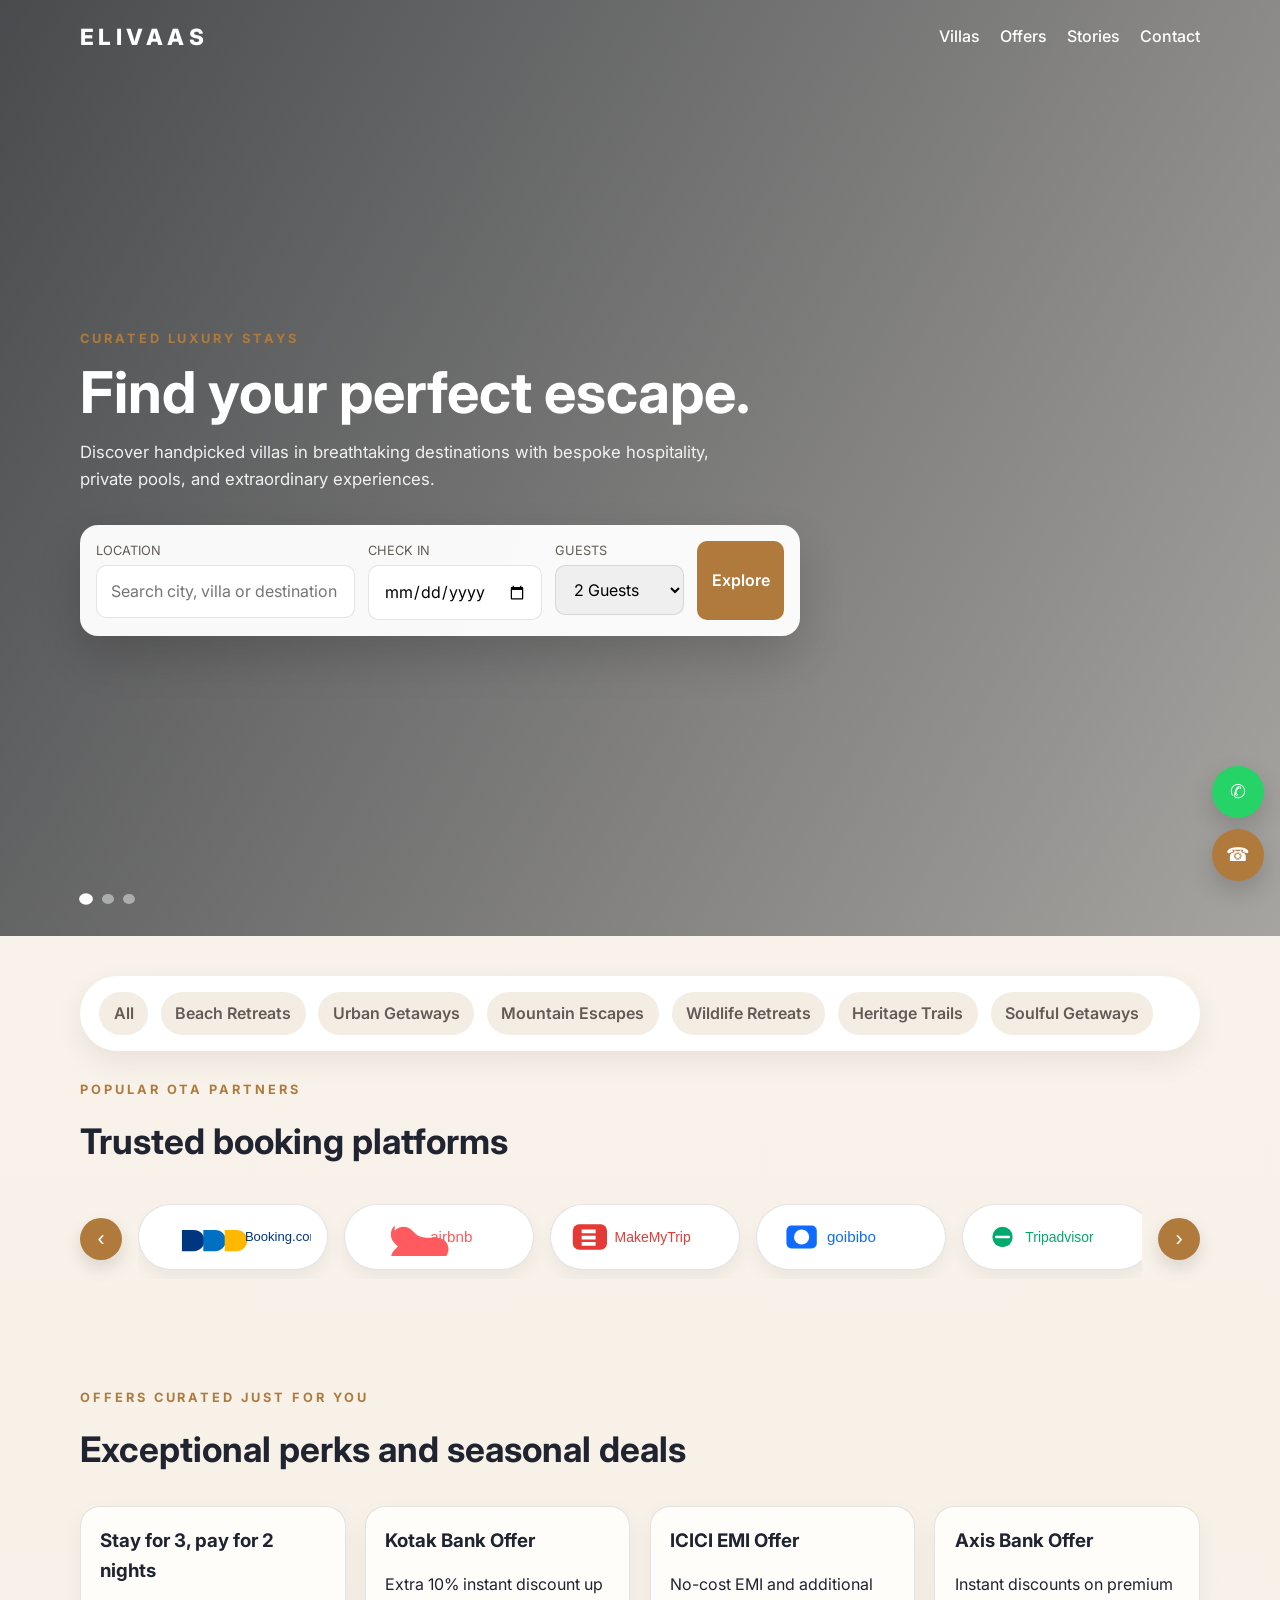
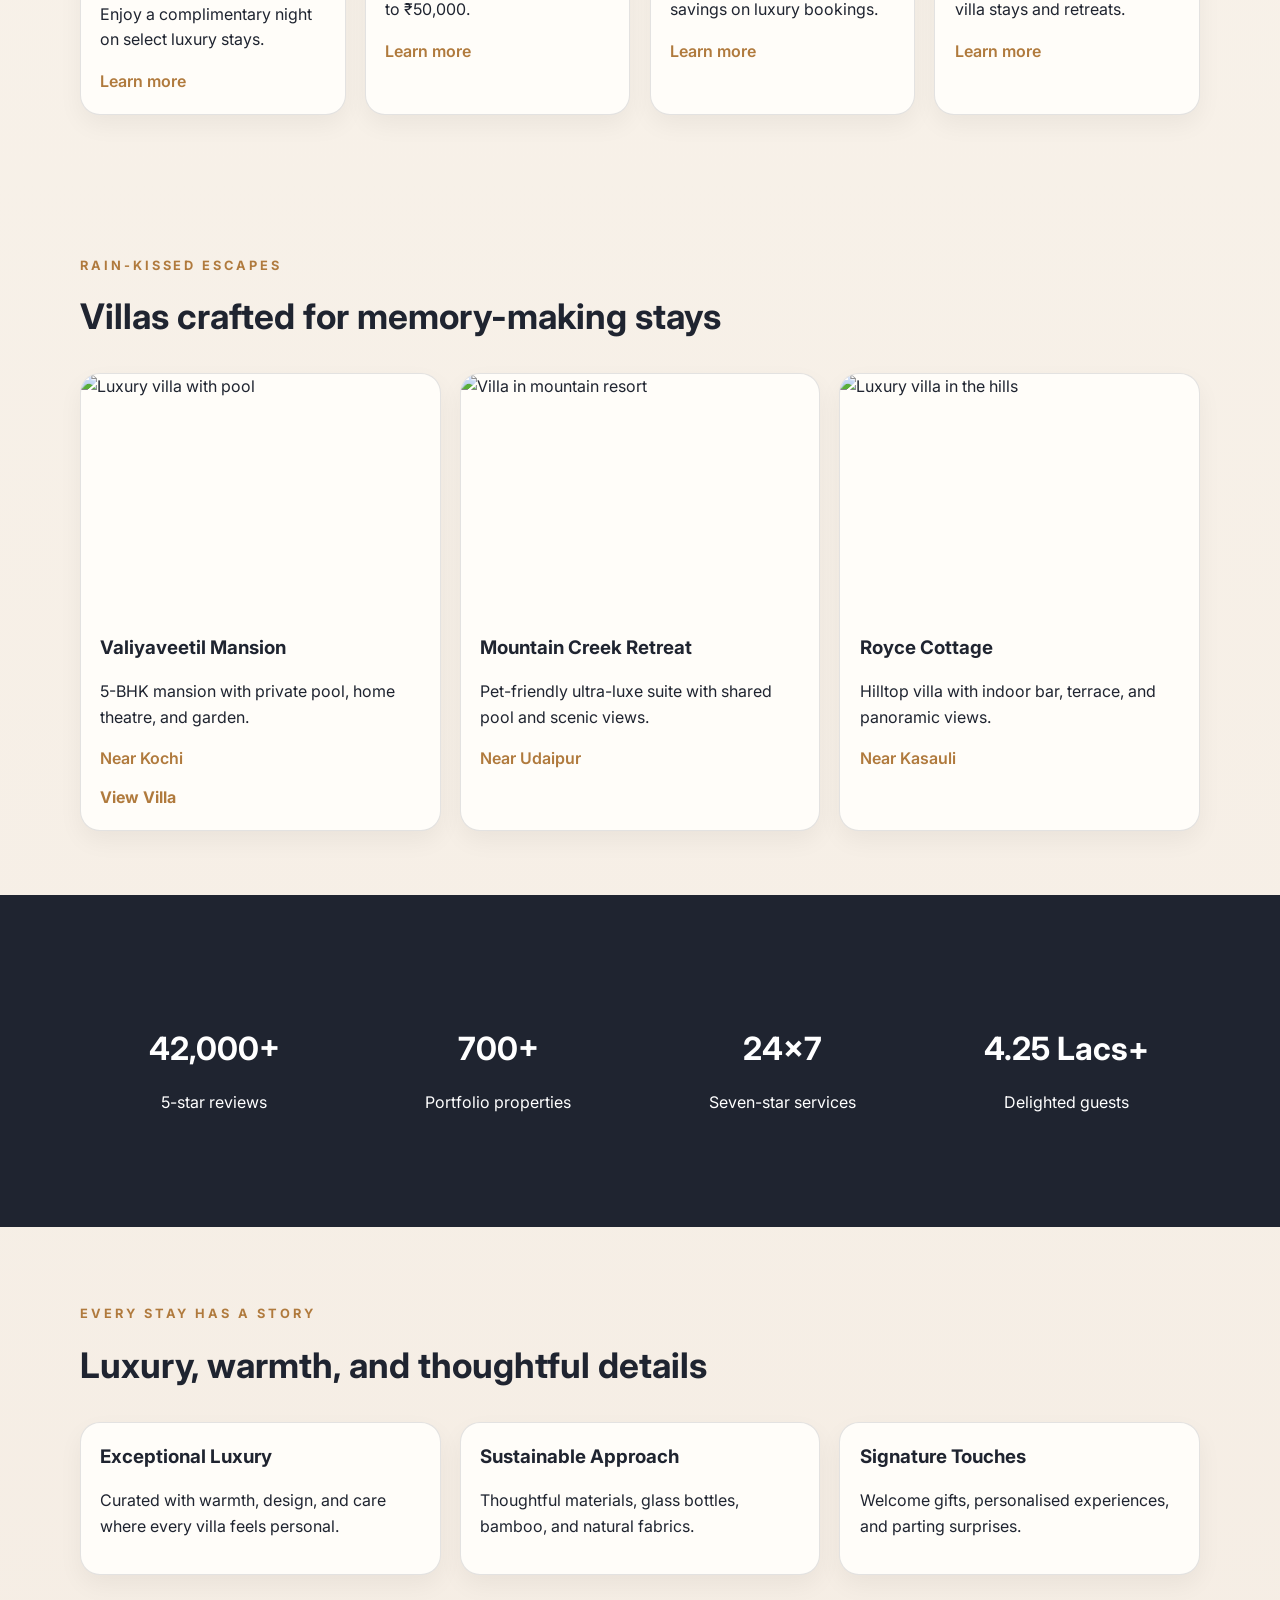
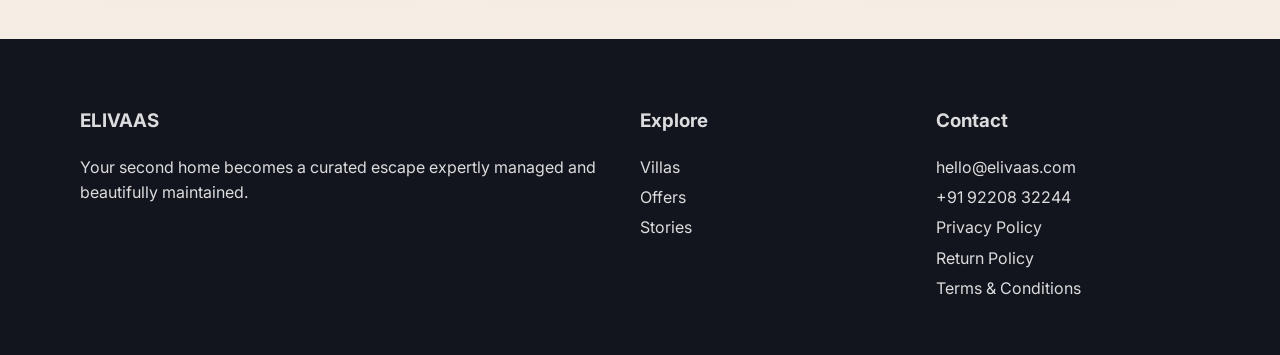
==== index.html @ 379c2fa4 "update whole website" ====
<!DOCTYPE html>
<html lang="en">
  <head>
    <meta charset="UTF-8" />
    <meta name="viewport" content="width=device-width, initial-scale=1.0" />
    <title>ELIVAAS — Luxury Villas & Escapes</title>
    <meta
      name="description"
      content="Luxury villas, curated stays, and seamless experiences for your next escape."
    />
    <link rel="preconnect" href="https://fonts.googleapis.com" />
    <link rel="preconnect" href="https://fonts.gstatic.com" crossorigin />
    <link
      href="https://fonts.googleapis.com/css2?family=Inter:wght@300;400;500;600;700;800&display=swap"
      rel="stylesheet"
    />
    <link rel="stylesheet" href="styles.css" />
  </head>
  <body>
    <header class="hero">
      <div class="hero-slider" aria-label="Featured destination slides">
        <div class="hero-slide active" style="background-image: url('https://images.unsplash.com/photo-1505693416388-ac5ce068fe85?auto=format&fit=crop&w=1600&q=80');"></div>
        <div class="hero-slide" style="background-image: url('https://images.unsplash.com/photo-1512918728675-ed5a9ecdebfd?auto=format&fit=crop&w=1600&q=80');"></div>
        <div class="hero-slide" style="background-image: url('https://images.unsplash.com/photo-1494526585095-c41746248156?auto=format&fit=crop&w=1600&q=80');"></div>
      </div>
      <div class="hero-overlay"></div>

      <nav class="nav container">
        <a class="brand" href="#">ELIVAAS</a>
        <div class="nav-links">
          <a href="#villas">Villas</a>
          <a href="#offers">Offers</a>
          <a href="#stories">Stories</a>
          <a href="#contact">Contact</a>
        </div>
      </nav>

      <div class="hero-content container">
        <div class="hero-copy">
          <p class="eyebrow">Curated luxury stays</p>
          <h1>Find your perfect escape.</h1>
          <p class="lead">
            Discover handpicked villas in breathtaking destinations with bespoke
            hospitality, private pools, and extraordinary experiences.
          </p>

          <form class="search-card">
            <div>
              <label>Location</label>
              <input type="text" placeholder="Search city, villa or destination" />
            </div>
            <div>
              <label>Check in</label>
              <input type="date" />
            </div>
            <div>
              <label>Guests</label>
              <select>
                <option>2 Guests</option>
                <option>4 Guests</option>
                <option>6 Guests</option>
                <option>8 Guests</option>
              </select>
            </div>
            <button type="submit">Explore</button>
          </form>
        </div>
      </div>

      <div class="hero-dots container" aria-label="Slide navigation">
        <button class="dot active" data-slide="0" aria-label="Show slide 1"></button>
        <button class="dot" data-slide="1" aria-label="Show slide 2"></button>
        <button class="dot" data-slide="2" aria-label="Show slide 3"></button>
      </div>
    </header>

    <main>
      <section class="chip-bar container">
        <span>All</span>
        <span>Beach Retreats</span>
        <span>Urban Getaways</span>
        <span>Mountain Escapes</span>
        <span>Wildlife Retreats</span>
        <span>Heritage Trails</span>
        <span>Soulful Getaways</span>
      </section>

      <section class="ota-section container">
        <div class="section-heading">
          <p class="eyebrow">Popular OTA partners</p>
          <h2>Trusted booking platforms</h2>
        </div>
        <div class="ota-carousel">
          <button class="carousel-btn prev" type="button" aria-label="Scroll left">‹</button>
          <div class="ota-track">
            <div class="ota-logo logo-booking" aria-label="Booking.com">
              <svg viewBox="0 0 256 64" role="img" aria-hidden="true">
                <rect x="0" y="0" width="256" height="64" rx="12" fill="transparent"></rect>
                <path d="M42 20h20c10 0 18 8 18 18s-8 18-18 18H42V20z" fill="#003580"></path>
                <path d="M78 20h20c10 0 18 8 18 18s-8 18-18 18H78V20z" fill="#0071c2"></path>
                <path d="M114 20h20c10 0 18 8 18 18s-8 18-18 18h-20V20z" fill="#ffb700"></path>
                <text x="148" y="39" font-size="22" font-family="Arial, sans-serif" fill="#003580">Booking.com</text>
              </svg>
            </div>
            <div class="ota-logo logo-airbnb" aria-label="Airbnb">
              <svg viewBox="0 0 220 60" role="img" aria-hidden="true">
                <path d="M40 20c8-8 20-8 28 0l5 5c4 4 10 6 16 6h18c10 0 18 8 18 18s-8 18-18 18H89c-6 0-12 2-16 6l-5 5c-8 8-20 8-28 0-8-8-8-20 0-28l5-5-5-5c-8-8-8-20 0-28z" fill="#ff5a5f"></path>
                <text x="96" y="38" font-size="24" font-family="Arial, sans-serif" fill="#ff5a5f">airbnb</text>
              </svg>
            </div>
            <div class="ota-logo logo-mmt" aria-label="MakeMyTrip">
              <svg viewBox="0 0 240 60" role="img" aria-hidden="true">
                <rect x="6" y="10" width="54" height="40" rx="10" fill="#e53935"></rect>
                <path d="M20 18h22v6H20zM20 28h22v6H20zM20 38h22v6H20z" fill="white"></path>
                <text x="72" y="38" font-size="22" font-family="Arial, sans-serif" fill="#e53935">MakeMyTrip</text>
              </svg>
            </div>
            <div class="ota-logo logo-goibibo" aria-label="Goibibo">
              <svg viewBox="0 0 220 60" role="img" aria-hidden="true">
                <rect x="8" y="12" width="48" height="36" rx="8" fill="#0f6bff"></rect>
                <circle cx="32" cy="30" r="12" fill="white"></circle>
                <text x="72" y="38" font-size="24" font-family="Arial, sans-serif" fill="#0f6bff">goibibo</text>
              </svg>
            </div>
            <div class="ota-logo logo-tripadvisor" aria-label="Tripadvisor">
              <svg viewBox="0 0 240 60" role="img" aria-hidden="true">
                <circle cx="34" cy="30" r="16" fill="#00aa6c"></circle>
                <path d="M24 30h20" stroke="white" stroke-width="4" stroke-linecap="round"></path>
                <text x="70" y="38" font-size="22" font-family="Arial, sans-serif" fill="#00aa6c">Tripadvisor</text>
              </svg>
            </div>
            <div class="ota-logo logo-agoda" aria-label="Agoda">
              <svg viewBox="0 0 220 60" role="img" aria-hidden="true">
                <rect x="10" y="12" width="48" height="36" rx="8" fill="#ff5e14"></rect>
                <path d="M24 22h18v16H24z" fill="white"></path>
                <text x="72" y="38" font-size="24" font-family="Arial, sans-serif" fill="#ff5e14">Agoda</text>
              </svg>
            </div>
          </div>
          <button class="carousel-btn next" type="button" aria-label="Scroll right">›</button>
        </div>
      </section>

      <section id="offers" class="offers container">
        <div class="section-heading">
          <p class="eyebrow">Offers curated just for you</p>
          <h2>Exceptional perks and seasonal deals</h2>
        </div>
        <div class="offer-grid">
          <article class="offer-card">
            <h3>Stay for 3, pay for 2 nights</h3>
            <p>Enjoy a complimentary night on select luxury stays.</p>
            <a href="#">Learn more</a>
          </article>
          <article class="offer-card">
            <h3>Kotak Bank Offer</h3>
            <p>Extra 10% instant discount up to ₹50,000.</p>
            <a href="#">Learn more</a>
          </article>
          <article class="offer-card">
            <h3>ICICI EMI Offer</h3>
            <p>No-cost EMI and additional savings on luxury bookings.</p>
            <a href="#">Learn more</a>
          </article>
          <article class="offer-card">
            <h3>Axis Bank Offer</h3>
            <p>Instant discounts on premium villa stays and retreats.</p>
            <a href="#">Learn more</a>
          </article>
        </div>
      </section>

      <section id="villas" class="featured container">
        <div class="section-heading">
          <p class="eyebrow">Rain-kissed escapes</p>
          <h2>Villas crafted for memory-making stays</h2>
        </div>
        <div class="card-grid">
          <article class="property-card">
            <img src="https://images.unsplash.com/photo-1505693416388-ac5ce068fe85?auto=format&fit=crop&w=800&q=80" alt="Luxury villa with pool" />
            <div class="card-content">
              <h3>Valiyaveetil Mansion</h3>
              <p>5-BHK mansion with private pool, home theatre, and garden.</p>
              <span>Near Kochi</span>
              <br />
              <a href="villa-page.html" class="view-link">View Villa</a>
            </div>
          </article>
          <article class="property-card">
            <img src="https://images.unsplash.com/photo-1512918728675-ed5a9ecdebfd?auto=format&fit=crop&w=800&q=80" alt="Villa in mountain resort" />
            <div class="card-content">
              <h3>Mountain Creek Retreat</h3>
              <p>Pet-friendly ultra-luxe suite with shared pool and scenic views.</p>
              <span>Near Udaipur</span>
            </div>
          </article>
          <article class="property-card">
            <img src="https://images.unsplash.com/photo-1494526585095-c41746248156?auto=format&fit=crop&w=800&q=80" alt="Luxury villa in the hills" />
            <div class="card-content">
              <h3>Royce Cottage</h3>
              <p>Hilltop villa with indoor bar, terrace, and panoramic views.</p>
              <span>Near Kasauli</span>
            </div>
          </article>
        </div>
      </section>

      <section class="stats-section">
        <div class="container stats-grid">
          <div>
            <h3>42,000+</h3>
            <p>5-star reviews</p>
          </div>
          <div>
            <h3>700+</h3>
            <p>Portfolio properties</p>
          </div>
          <div>
            <h3>24x7</h3>
            <p>Seven-star services</p>
          </div>
          <div>
            <h3>4.25 Lacs+</h3>
            <p>Delighted guests</p>
          </div>
        </div>
      </section>

      <section id="stories" class="stories container">
        <div class="section-heading">
          <p class="eyebrow">Every stay has a story</p>
          <h2>Luxury, warmth, and thoughtful details</h2>
        </div>
        <div class="story-grid">
          <article>
            <h3>Exceptional Luxury</h3>
            <p>Curated with warmth, design, and care where every villa feels personal.</p>
          </article>
          <article>
            <h3>Sustainable Approach</h3>
            <p>Thoughtful materials, glass bottles, bamboo, and natural fabrics.</p>
          </article>
          <article>
            <h3>Signature Touches</h3>
            <p>Welcome gifts, personalised experiences, and parting surprises.</p>
          </article>
        </div>
      </section>
    </main>

    <div class="quick-actions" aria-label="Quick contact actions">
      <a class="quick-action whatsapp" href="https://wa.me/919220832244" target="_blank" rel="noopener" aria-label="Contact via WhatsApp">✆</a>
      <a class="quick-action phone" href="tel:+919220832244" aria-label="Call us">☎</a>
    </div>

    <footer id="contact" class="footer">
      <div class="container footer-grid">
        <div>
          <h3>ELIVAAS</h3>
          <p>Your second home becomes a curated escape expertly managed and beautifully maintained.</p>
        </div>
        <div>
          <h3>Explore</h3>
          <a href="#">Villas</a>
          <a href="#">Offers</a>
          <a href="#">Stories</a>
        </div>
        <div>
          <h3>Contact</h3>
          <a href="mailto:hello@elivaas.com">hello@elivaas.com</a>
          <a href="tel:+919220832244">+91 92208 32244</a>
          <a href="privacy-policy.html">Privacy Policy</a>
          <a href="return-policy.html">Return Policy</a>
          <a href="terms-and-conditions.html">Terms & Conditions</a>
        </div>
      </div>
    </footer>

    <script src="script.js"></script>
  </body>
</html>
---- styles.css ----
:root {
  --bg: #f7f2eb;
  --text: #1f2430;
  --muted: #615c55;
  --accent: #b07a3d;
  --card: #fffdf9;
  --border: rgba(31, 36, 48, 0.12);
}

* {
  box-sizing: border-box;
}

body {
  margin: 0;
  font-family: 'Inter', sans-serif;
  color: var(--text);
  background: linear-gradient(180deg, #f9f4ec 0%, #f5ede4 100%);
  line-height: 1.6;
}

img {
  display: block;
  width: 100%;
  height: 240px;
  object-fit: cover;
}

.container {
  width: min(1120px, calc(100% - 2rem));
  margin: 0 auto;
}

.hero {
  position: relative;
  min-height: 100vh;
  overflow: hidden;
  color: white;
  margin-bottom: 2.5rem;
}

.hero-slider,
.hero-overlay {
  position: absolute;
  inset: 0;
}

.hero-slider {
  z-index: 0;
}

.hero-slide {
  position: absolute;
  inset: 0;
  background-position: center;
  background-size: cover;
  opacity: 0;
  transform: scale(1.04);
  transition: opacity 0.9s ease, transform 0.9s ease;
}

.hero-slide.active {
  opacity: 1;
  transform: scale(1);
}

.hero-overlay {
  z-index: 1;
  background: linear-gradient(120deg, rgba(14, 18, 24, 0.75), rgba(14, 18, 24, 0.35));
}

.nav {
  position: relative;
  z-index: 2;
  display: flex;
  justify-content: space-between;
  align-items: center;
  padding: 1.2rem 0;
}

.brand {
  font-size: 1.4rem;
  font-weight: 800;
  letter-spacing: 0.2em;
  color: white;
  text-decoration: none;
}

.nav-links {
  display: flex;
  gap: 1.25rem;
}

.nav-links a {
  color: white;
  text-decoration: none;
  font-weight: 500;
}

.hero-content {
  position: relative;
  z-index: 2;
  display: flex;
  align-items: center;
  min-height: calc(100vh - 80px);
}

.hero-copy {
  max-width: 720px;
  padding: 2rem 0 3rem;
}

.eyebrow {
  text-transform: uppercase;
  letter-spacing: 0.23em;
  font-size: 0.8rem;
  font-weight: 700;
  color: var(--accent);
  margin-bottom: 0.75rem;
}

.hero h1 {
  font-size: clamp(2.2rem, 4.5vw, 4rem);
  line-height: 1.05;
  margin: 0 0 1rem;
}

.lead {
  font-size: 1.05rem;
  max-width: 640px;
  color: rgba(255,255,255,0.9);
}

.hero-dots {
  position: relative;
  z-index: 2;
  display: flex;
  gap: 0.6rem;
  padding-bottom: 2rem;
}

.dot {
  width: 10px;
  height: 10px;
  border: none;
  border-radius: 50%;
  background: rgba(255, 255, 255, 0.45);
  cursor: pointer;
  transition: transform 0.2s ease, background 0.2s ease;
}

.dot.active {
  background: white;
  transform: scale(1.15);
}

.search-card {
  margin-top: 2rem;
  background: rgba(255,255,255,0.96);
  color: var(--text);
  border-radius: 18px;
  padding: 1rem;
  display: grid;
  grid-template-columns: 2fr 1fr 1fr auto;
  gap: 0.8rem;
  box-shadow: 0 20px 45px rgba(0,0,0,0.16);
}

.search-card label {
  display: block;
  font-size: 0.8rem;
  text-transform: uppercase;
  color: var(--muted);
  margin-bottom: 0.25rem;
}

.search-card input,
.search-card select,
.search-card button {
  width: 100%;
  border: 1px solid var(--border);
  border-radius: 10px;
  padding: 0.8rem 0.9rem;
  font: inherit;
}

.search-card button {
  background: var(--accent);
  color: white;
  border: none;
  cursor: pointer;
  font-weight: 600;
}

.chip-bar {
  display: flex;
  flex-wrap: wrap;
  gap: 0.8rem;
  margin-top: 0;
  padding: 1rem 1.2rem;
  background: white;
  border-radius: 999px;
  box-shadow: 0 10px 30px rgba(0,0,0,0.07);
}

.chip-bar span {
  padding: 0.55rem 0.9rem;
  background: #f3ede4;
  border-radius: 999px;
  color: var(--muted);
  font-weight: 600;
}

section {
  padding: 4rem 0;
}

main {
  position: relative;
  z-index: 2;
}

.ota-section {
  padding-top: 1rem;
  padding-bottom: 2rem;
}

.ota-carousel {
  display: flex;
  align-items: center;
  gap: 1rem;
}

.carousel-btn {
  width: 42px;
  height: 42px;
  border: none;
  border-radius: 50%;
  background: var(--accent);
  color: white;
  font-size: 1.35rem;
  cursor: pointer;
  box-shadow: 0 8px 18px rgba(0,0,0,0.12);
}

.ota-track {
  display: flex;
  gap: 1rem;
  overflow-x: auto;
  scroll-behavior: smooth;
  scroll-snap-type: x mandatory;
  padding: 0.4rem 0 0.6rem;
  flex: 1;
  scrollbar-width: none;
  -ms-overflow-style: none;
}

.ota-track::-webkit-scrollbar {
  display: none;
}

.ota-logo {
  min-width: 190px;
  flex-shrink: 0;
  display: flex;
  align-items: center;
  justify-content: center;
  padding: 0.8rem 1rem;
  border-radius: 999px;
  background: white;
  border: 1px solid var(--border);
  box-shadow: 0 8px 18px rgba(0,0,0,0.05);
}

.ota-logo svg {
  width: 100%;
  height: 38px;
}

@media (max-width: 680px) {
  .ota-carousel {
    gap: 0.6rem;
  }

  .carousel-btn {
    display: none;
  }

  .ota-logo {
    min-width: 80%;
  }
}

.section-heading {
  margin-bottom: 1.8rem;
}

.section-heading h2 {
  font-size: clamp(1.6rem, 2.8vw, 2.2rem);
  margin: 0;
}

.offer-grid,
.card-grid,
.story-grid {
  display: grid;
  gap: 1.2rem;
}

.offer-grid {
  grid-template-columns: repeat(4, 1fr);
}

.card-grid {
  grid-template-columns: repeat(3, 1fr);
}

.story-grid {
  grid-template-columns: repeat(3, 1fr);
}

.offer-card,
.property-card,
.story-grid article {
  background: var(--card);
  border: 1px solid var(--border);
  border-radius: 20px;
  padding: 1.2rem;
  box-shadow: 0 10px 25px rgba(0,0,0,0.05);
}

.offer-card h3,
.property-card h3,
.story-grid h3 {
  margin-top: 0;
  margin-bottom: 0.6rem;
}

.offer-card a {
  color: var(--accent);
  text-decoration: none;
  font-weight: 600;
}

.property-card {
  padding: 0;
  overflow: hidden;
}

.property-card .card-content {
  padding: 1.2rem;
}

.property-card span {
  color: var(--accent);
  font-weight: 600;
}

.view-link {
  display: inline-block;
  margin-top: 0.8rem;
  color: var(--accent);
  font-weight: 700;
  text-decoration: none;
}

.stats-section {
  background: #1f2430;
  color: white;
}

.stats-grid {
  display: grid;
  grid-template-columns: repeat(4, 1fr);
  gap: 1rem;
  text-align: center;
  padding: 2rem 0;
}

.stats-grid h3 {
  font-size: 2rem;
  margin-bottom: 0.2rem;
}

.quick-actions {
  position: fixed;
  right: 1rem;
  bottom: 1.2rem;
  display: flex;
  flex-direction: column;
  gap: 0.7rem;
  z-index: 50;
}

.quick-action {
  display: inline-flex;
  align-items: center;
  justify-content: center;
  width: 52px;
  height: 52px;
  border-radius: 50%;
  color: white;
  text-decoration: none;
  box-shadow: 0 10px 24px rgba(0,0,0,0.16);
  font-size: 1.2rem;
}

.quick-action.whatsapp {
  background: #25D366;
}

.quick-action.phone {
  background: #b07a3d;
}

.footer {
  background: #12151d;
  color: rgba(255,255,255,0.85);
  padding: 3rem 0;
}

.footer-grid {
  display: grid;
  grid-template-columns: 2fr 1fr 1fr;
  gap: 2rem;
}

.footer a {
  display: block;
  color: inherit;
  text-decoration: none;
  margin: 0.3rem 0;
}

@media (max-width: 900px) {
  .offer-grid,
  .card-grid,
  .story-grid,
  .stats-grid,
  .footer-grid {
    grid-template-columns: 1fr 1fr;
  }

  .search-card {
    grid-template-columns: 1fr 1fr;
  }
}

@media (max-width: 680px) {
  .nav-links {
    display: none;
  }

  .offer-grid,
  .card-grid,
  .story-grid,
  .stats-grid,
  .footer-grid,
  .search-card {
    grid-template-columns: 1fr;
  }

  .chip-bar {
    border-radius: 1rem;
  }
}
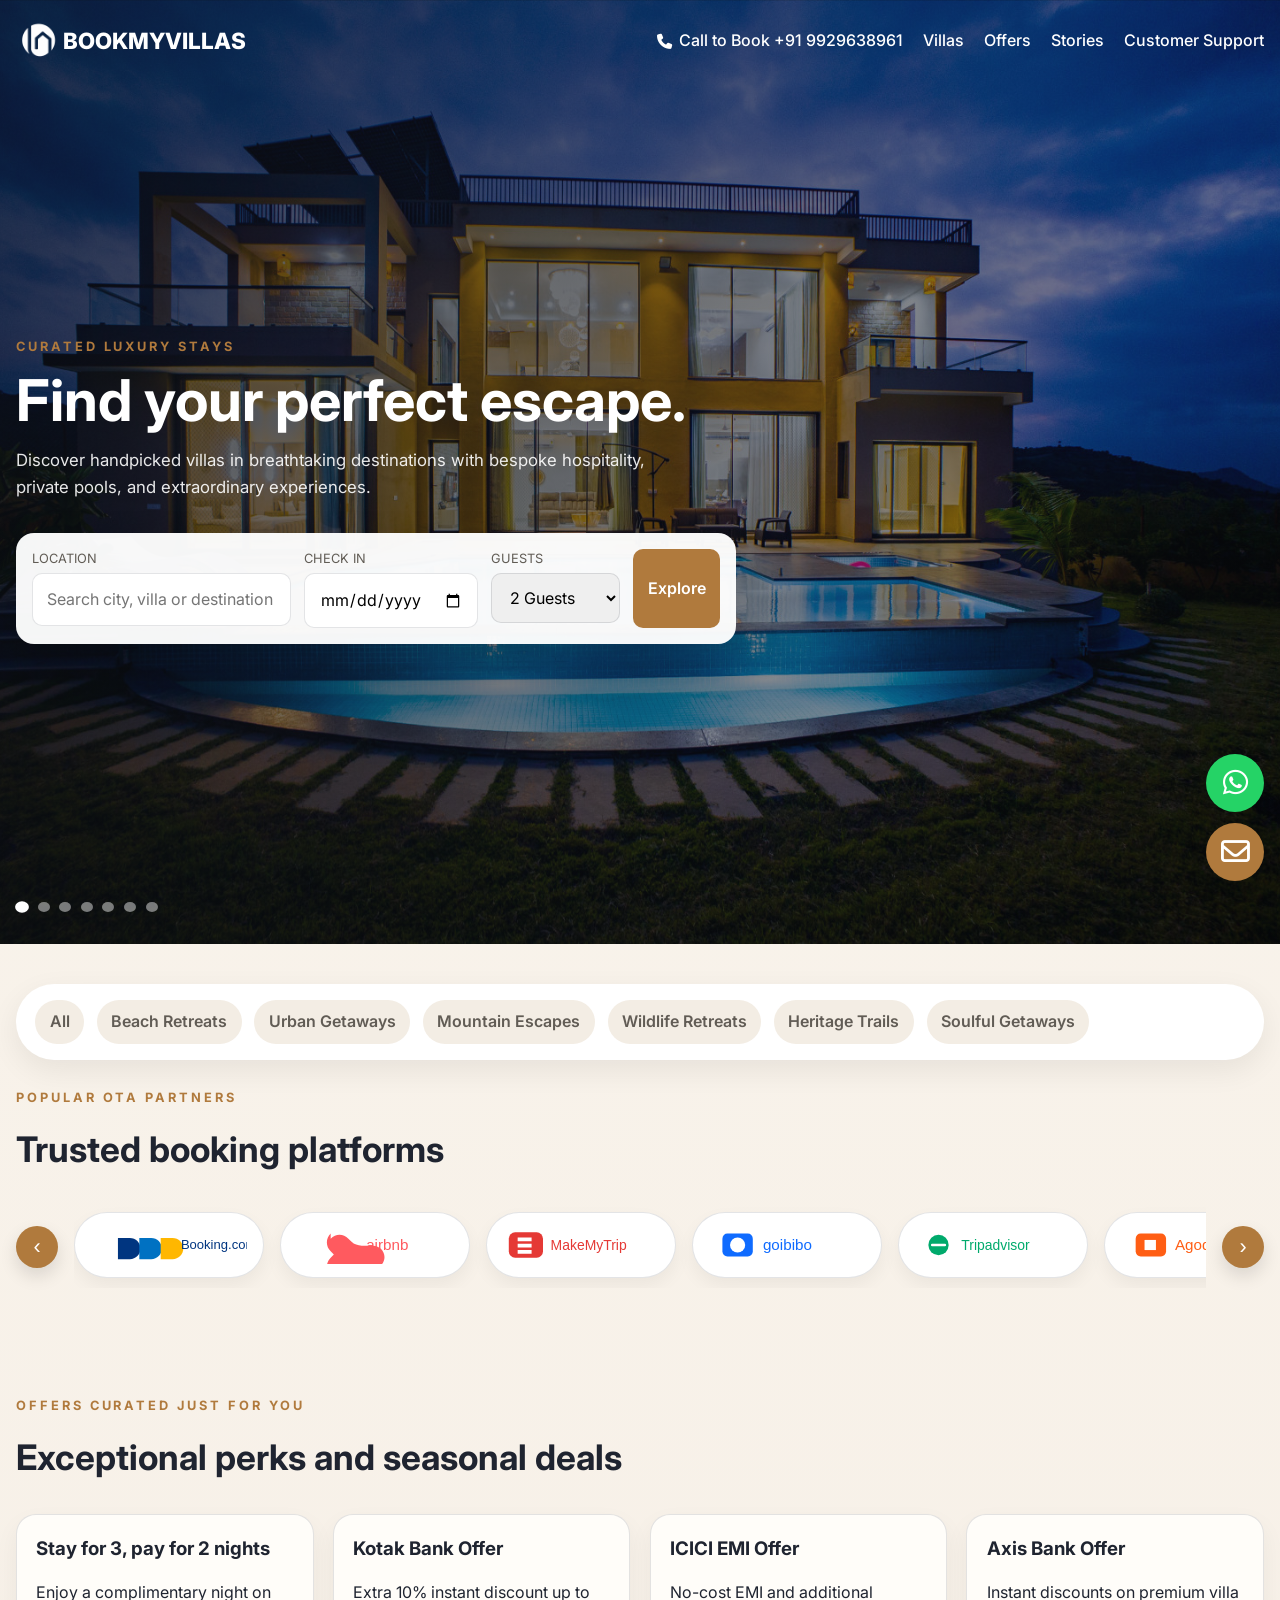
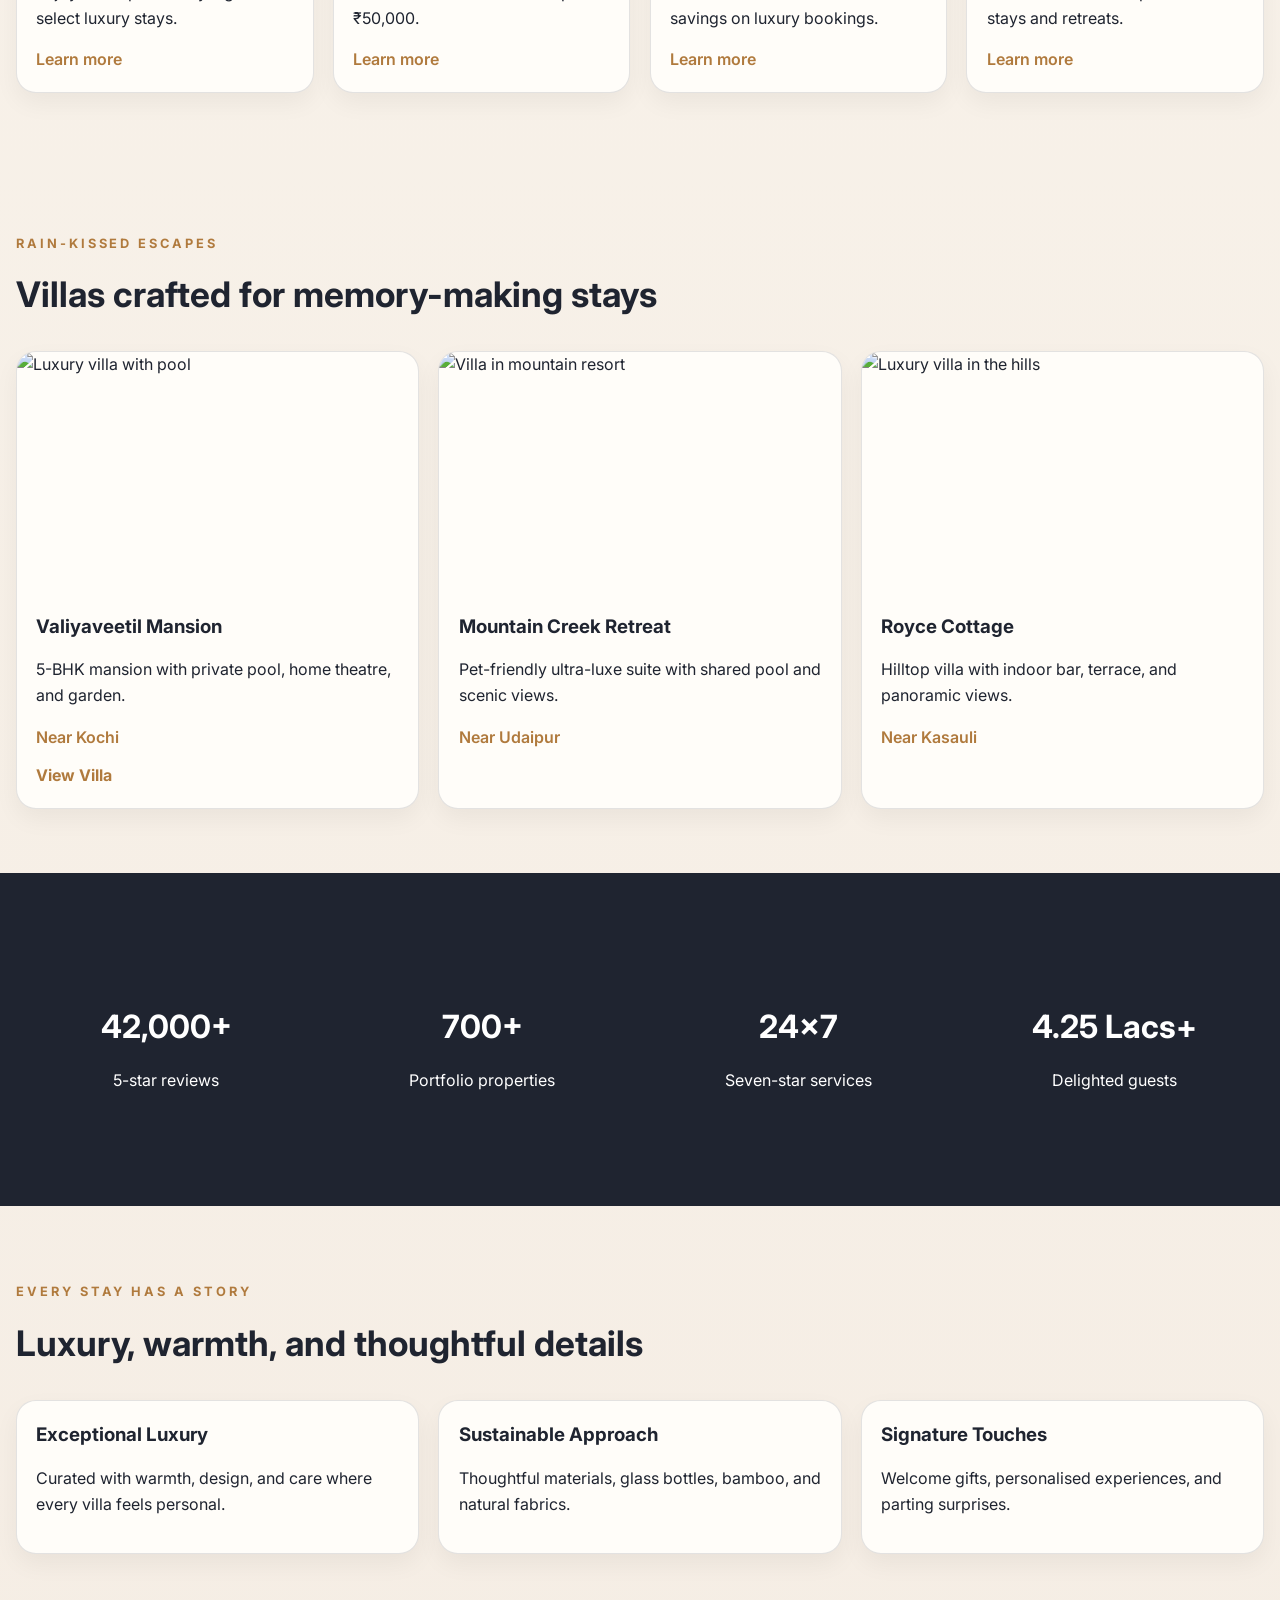
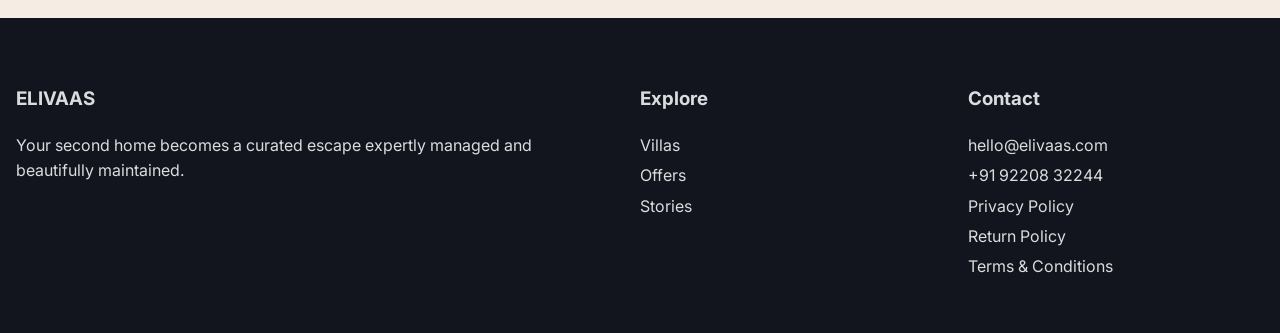
==== commit 2097a68a: "fix bugs" ====
--- a/index.html
+++ b/index.html
@@ -3,7 +3,7 @@
   <head>
     <meta charset="UTF-8" />
     <meta name="viewport" content="width=device-width, initial-scale=1.0" />
-    <title>ELIVAAS — Luxury Villas & Escapes</title>
+    <title>BOOKMYVILLAS</title>
     <meta
       name="description"
       content="Luxury villas, curated stays, and seamless experiences for your next escape."
@@ -14,24 +14,36 @@
       href="https://fonts.googleapis.com/css2?family=Inter:wght@300;400;500;600;700;800&display=swap"
       rel="stylesheet"
     />
+    <link rel="stylesheet" href="https://cdnjs.cloudflare.com/ajax/libs/font-awesome/6.5.2/css/all.min.css" />
     <link rel="stylesheet" href="styles.css" />
   </head>
   <body>
     <header class="hero">
       <div class="hero-slider" aria-label="Featured destination slides">
-        <div class="hero-slide active" style="background-image: url('https://images.unsplash.com/photo-1505693416388-ac5ce068fe85?auto=format&fit=crop&w=1600&q=80');"></div>
-        <div class="hero-slide" style="background-image: url('https://images.unsplash.com/photo-1512918728675-ed5a9ecdebfd?auto=format&fit=crop&w=1600&q=80');"></div>
-        <div class="hero-slide" style="background-image: url('https://images.unsplash.com/photo-1494526585095-c41746248156?auto=format&fit=crop&w=1600&q=80');"></div>
+        <div class="hero-slide active" style="background-image: url('Images/slider/slider-01.jpg');"></div>
+        <div class="hero-slide" style="background-image: url('Images/slider/slider-02.jpg');"></div>
+        <div class="hero-slide" style="background-image: url('Images/slider/slider-03.jpg');"></div>
+        <div class="hero-slide" style="background-image: url('Images/slider/slider-04.jpg');"></div>
+        <div class="hero-slide" style="background-image: url('Images/slider/slider-05.jpg');"></div>
+        <div class="hero-slide" style="background-image: url('Images/slider/slider-06.jpg');"></div>
+        <div class="hero-slide" style="background-image: url('Images/slider/slider-07.jpg');"></div>
       </div>
       <div class="hero-overlay"></div>
 
       <nav class="nav container">
-        <a class="brand" href="#">ELIVAAS</a>
+        <a class="brand" href="#">
+          <img src="Images/logo/logo.png" alt="BOOKMYVILLAS logo" class="brand-logo" />
+          <span>BOOKMYVILLAS</span>
+        </a>
         <div class="nav-links">
+          <a class="call-book" href="tel:+919929638961">
+            <i class="fa-solid fa-phone" aria-hidden="true"></i>
+            <span>Call to Book +91 9929638961</span>
+          </a>
           <a href="#villas">Villas</a>
           <a href="#offers">Offers</a>
           <a href="#stories">Stories</a>
-          <a href="#contact">Contact</a>
+          <a href="#contact">Customer Support</a>
         </div>
       </nav>
 
@@ -71,6 +83,11 @@
         <button class="dot active" data-slide="0" aria-label="Show slide 1"></button>
         <button class="dot" data-slide="1" aria-label="Show slide 2"></button>
         <button class="dot" data-slide="2" aria-label="Show slide 3"></button>
+        <button class="dot" data-slide="3" aria-label="Show slide 4"></button>
+        <button class="dot" data-slide="4" aria-label="Show slide 5"></button>
+
+        <button class="dot" data-slide="5" aria-label="Show slide 6"></button>
+        <button class="dot" data-slide="6" aria-label="Show slide 7"></button>
       </div>
     </header>
 
@@ -249,8 +266,39 @@
     </main>
 
     <div class="quick-actions" aria-label="Quick contact actions">
-      <a class="quick-action whatsapp" href="https://wa.me/919220832244" target="_blank" rel="noopener" aria-label="Contact via WhatsApp">✆</a>
-      <a class="quick-action phone" href="tel:+919220832244" aria-label="Call us">☎</a>
+      <a class="quick-action whatsapp" href="https://wa.me/919220832244" target="_blank" rel="noopener" aria-label="Contact via WhatsApp">
+        <i class="fa-brands fa-whatsapp" aria-hidden="true"></i>
+      </a>
+      <button class="quick-action email" type="button" aria-label="Send enquiry">
+        <i class="fa-regular fa-envelope" aria-hidden="true"></i>
+      </button>
+    </div>
+
+    <div class="enquiry-modal" id="enquiryModal" aria-hidden="true">
+      <div class="enquiry-modal-backdrop" data-close-modal="true"></div>
+      <div class="enquiry-modal-dialog" role="dialog" aria-modal="true" aria-labelledby="enquiryTitle">
+        <button class="modal-close" type="button" aria-label="Close enquiry form">×</button>
+        <h3 id="enquiryTitle">Enquiry Form</h3>
+        <form class="enquiry-form">
+          <label>
+            Name
+            <input type="text" name="name" placeholder="Enter your name" required />
+          </label>
+          <label>
+            Contact Number
+            <input type="tel" name="contactNumber" placeholder="Enter your contact number" required />
+          </label>
+          <label>
+            Email Address
+            <input type="email" name="email" placeholder="Enter your email address" required />
+          </label>
+          <label>
+            Location
+            <input type="text" name="location" placeholder="Enter your preferred location" required />
+          </label>
+          <button type="submit" class="submit-btn">Submit Enquiry</button>
+        </form>
+      </div>
     </div>
 
     <footer id="contact" class="footer">
--- a/styles.css
+++ b/styles.css
@@ -19,6 +19,10 @@
   line-height: 1.6;
 }
 
+body.modal-open {
+  overflow: hidden;
+}
+
 img {
   display: block;
   width: 100%;
@@ -27,7 +31,7 @@
 }
 
 .container {
-  width: min(1120px, calc(100% - 2rem));
+  width: min(1400px, calc(100% - 2rem));
   margin: 0 auto;
 }
 
@@ -79,22 +83,43 @@
 }
 
 .brand {
+  display: inline-flex;
+  align-items: center;
+  gap: 0.20rem;
   font-size: 1.4rem;
   font-weight: 800;
-  letter-spacing: 0.2em;
   color: white;
   text-decoration: none;
 }
 
+.brand-logo {
+  width: 44px;
+  height: 44px;
+  object-fit: contain;
+  display: block;
+}
+
 .nav-links {
   display: flex;
   gap: 1.25rem;
+  align-items: center;
 }
 
 .nav-links a {
   color: white;
   text-decoration: none;
   font-weight: 500;
+}
+
+.call-book {
+  display: inline-flex;
+  align-items: center;
+  gap: 0.45rem;
+  white-space: nowrap;
+}
+
+.call-book i {
+  font-size: 0.95rem;
 }
 
 .hero-content {
@@ -396,21 +421,105 @@
   display: inline-flex;
   align-items: center;
   justify-content: center;
-  width: 52px;
-  height: 52px;
+  width: 58px;
+  height: 58px;
+  border: none;
   border-radius: 50%;
   color: white;
   text-decoration: none;
   box-shadow: 0 10px 24px rgba(0,0,0,0.16);
-  font-size: 1.2rem;
+  font-size: 1.8rem;
+  cursor: pointer;
 }
 
 .quick-action.whatsapp {
   background: #25D366;
 }
 
-.quick-action.phone {
+.quick-action.email {
   background: #b07a3d;
+}
+
+.enquiry-modal {
+  position: fixed;
+  inset: 0;
+  display: flex;
+  align-items: center;
+  justify-content: center;
+  padding: 1rem;
+  opacity: 0;
+  pointer-events: none;
+  transition: opacity 0.2s ease;
+  z-index: 100;
+}
+
+.enquiry-modal.open {
+  opacity: 1;
+  pointer-events: auto;
+}
+
+.enquiry-modal-backdrop {
+  position: absolute;
+  inset: 0;
+  background: rgba(12, 14, 18, 0.62);
+}
+
+.enquiry-modal-dialog {
+  position: relative;
+  z-index: 1;
+  width: min(420px, 100%);
+  background: #fffdf9;
+  border-radius: 18px;
+  padding: 1.2rem;
+  box-shadow: 0 20px 50px rgba(0,0,0,0.25);
+}
+
+.enquiry-modal-dialog h3 {
+  margin: 0 0 1rem;
+}
+
+.modal-close {
+  position: absolute;
+  top: 0.8rem;
+  right: 0.8rem;
+  width: 34px;
+  height: 34px;
+  border: none;
+  background: #f2ebdf;
+  border-radius: 50%;
+  font-size: 1.4rem;
+  cursor: pointer;
+}
+
+.enquiry-form {
+  display: grid;
+  gap: 0.9rem;
+}
+
+.enquiry-form label {
+  display: grid;
+  gap: 0.35rem;
+  font-size: 0.95rem;
+  font-weight: 600;
+}
+
+.enquiry-form input {
+  width: 100%;
+  border: 1px solid rgba(31, 36, 48, 0.2);
+  border-radius: 10px;
+  padding: 0.8rem 0.9rem;
+  font: inherit;
+}
+
+.submit-btn {
+  border: none;
+  background: #b07a3d;
+  color: white;
+  border-radius: 10px;
+  padding: 0.8rem 1rem;
+  font: inherit;
+  font-weight: 700;
+  cursor: pointer;
 }
 
 .footer {
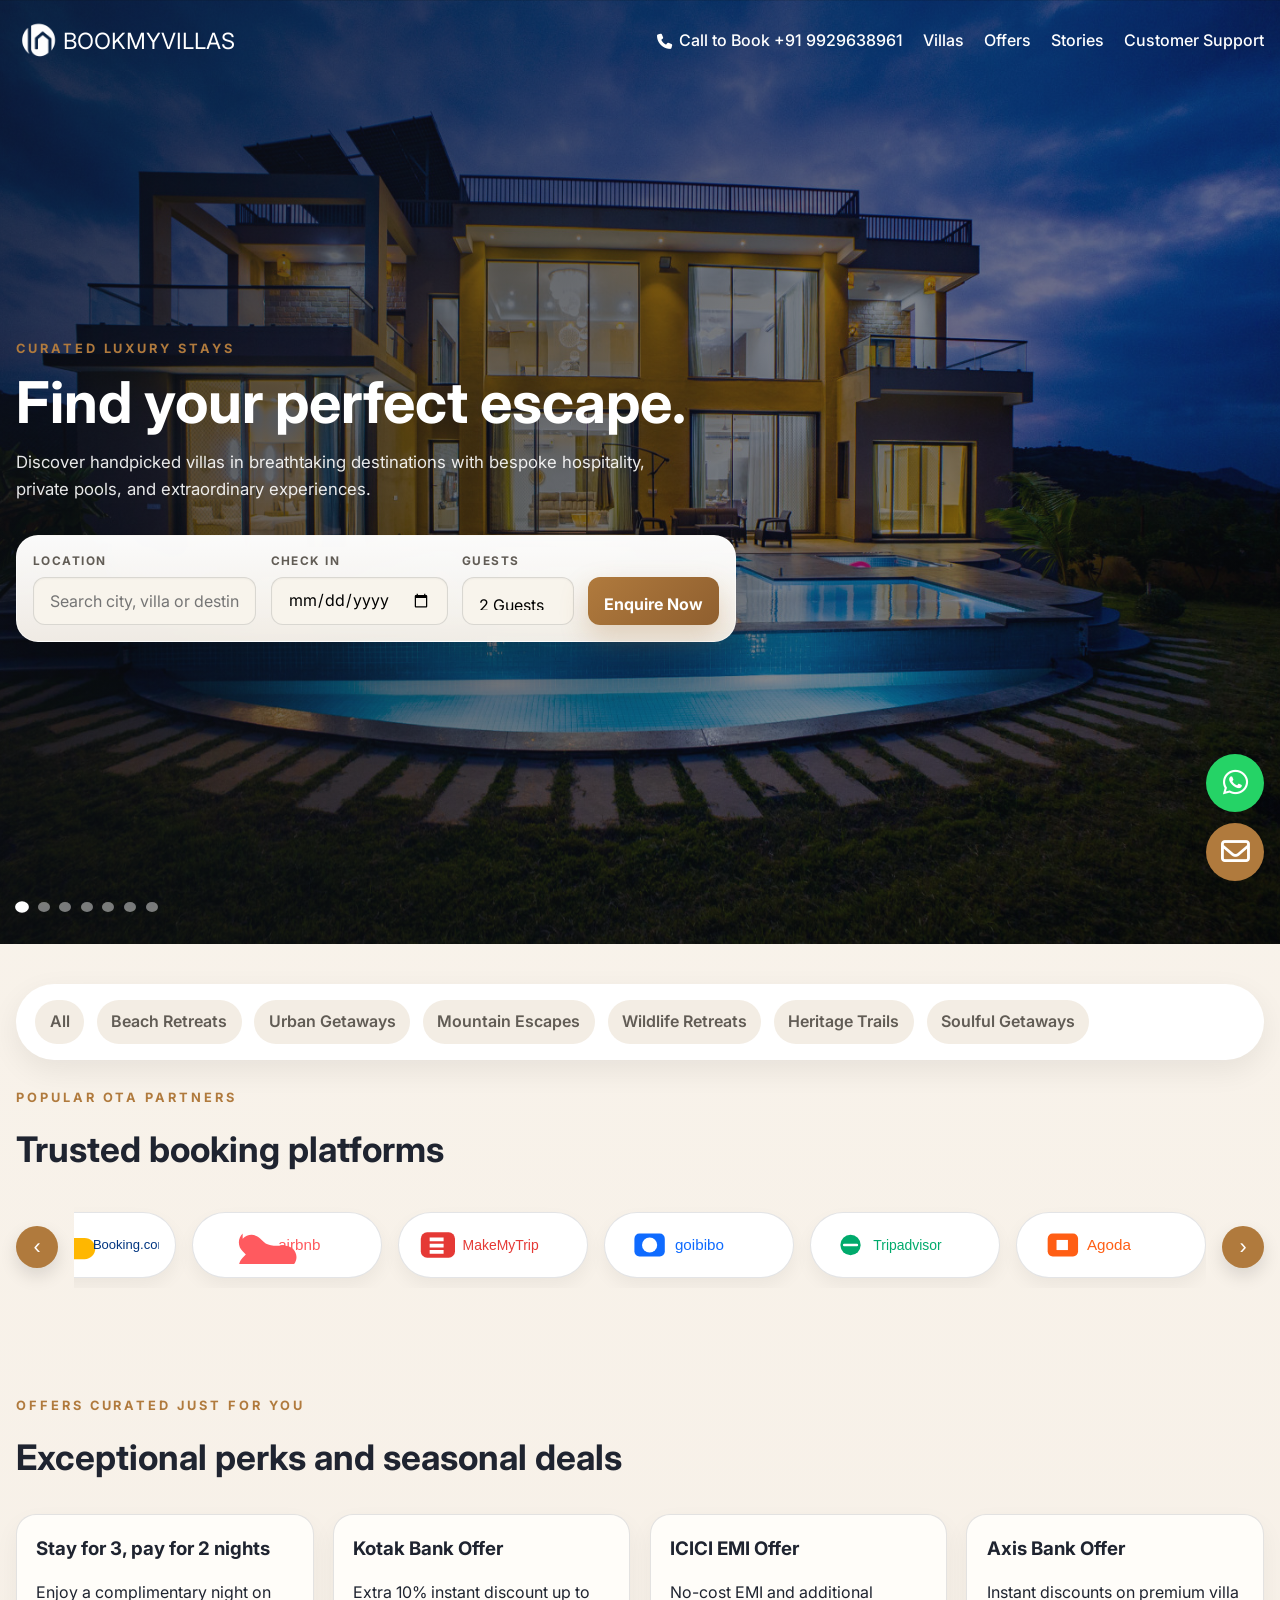
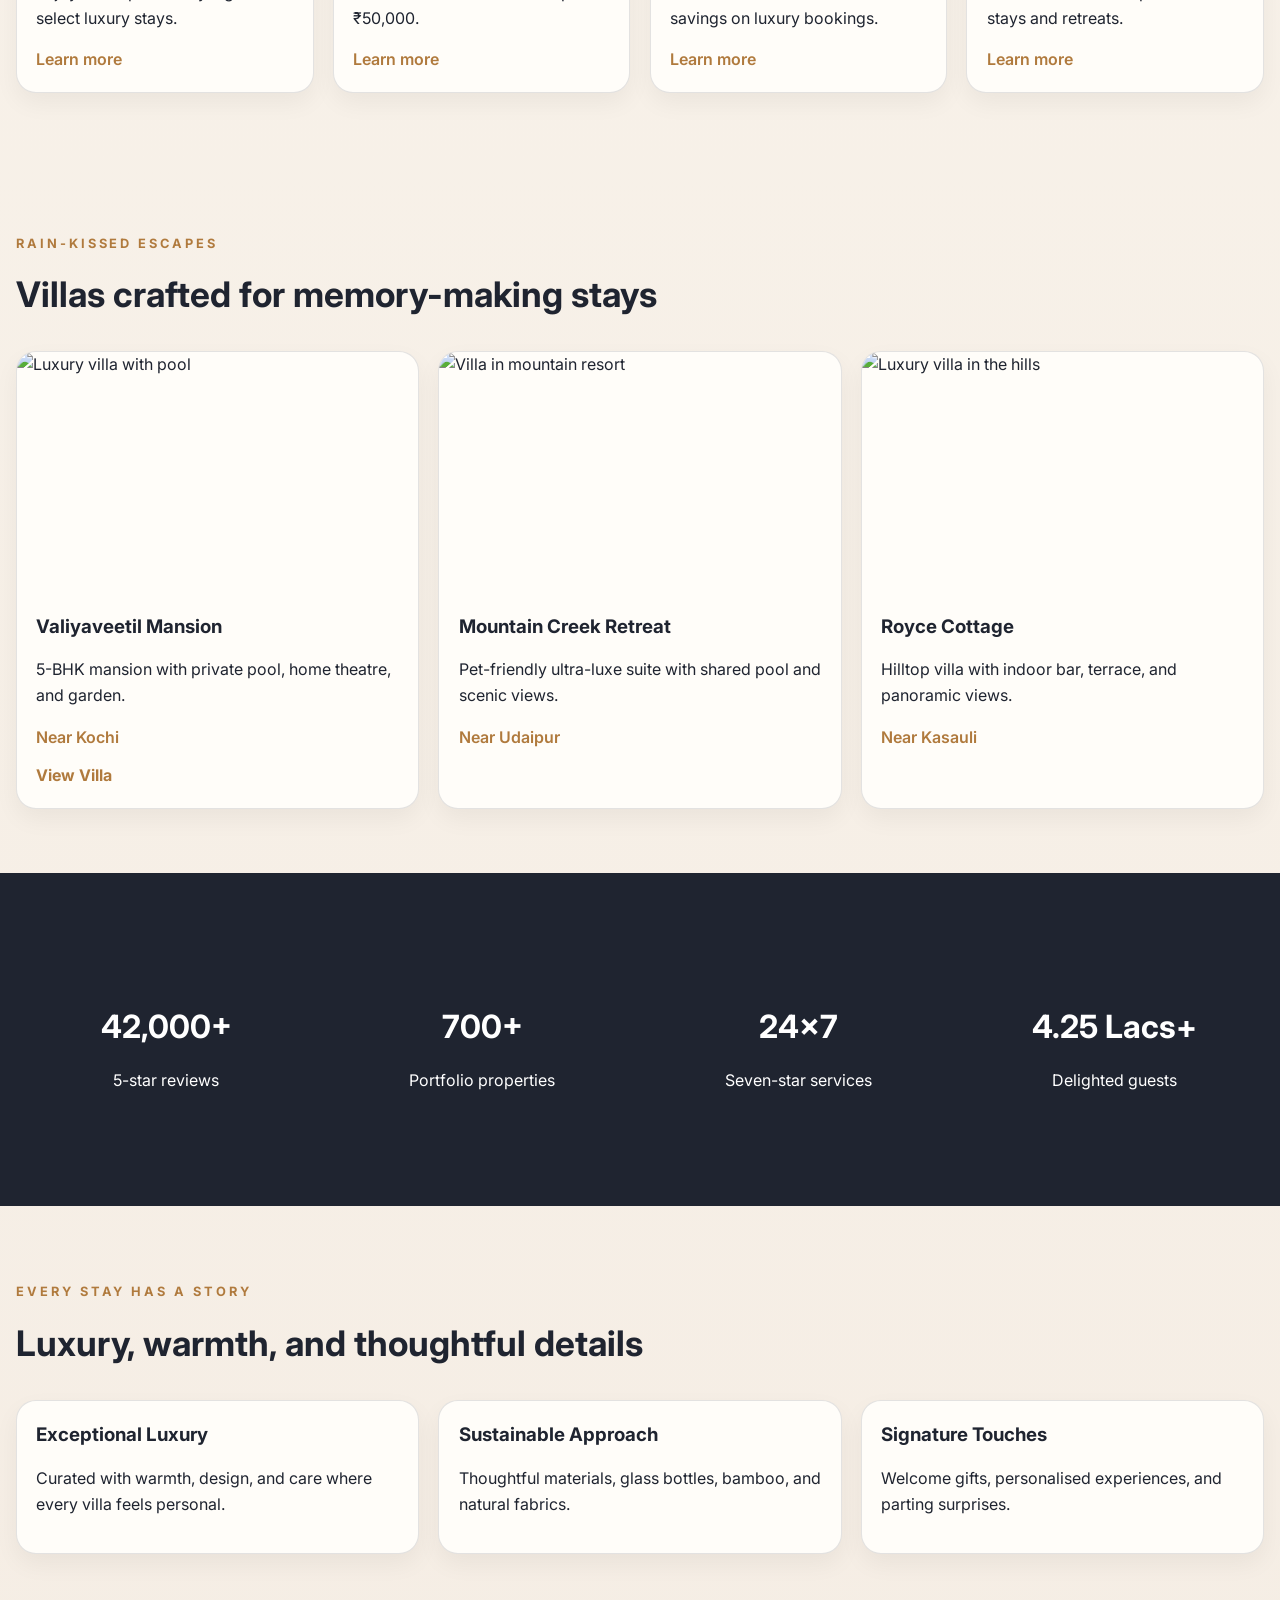
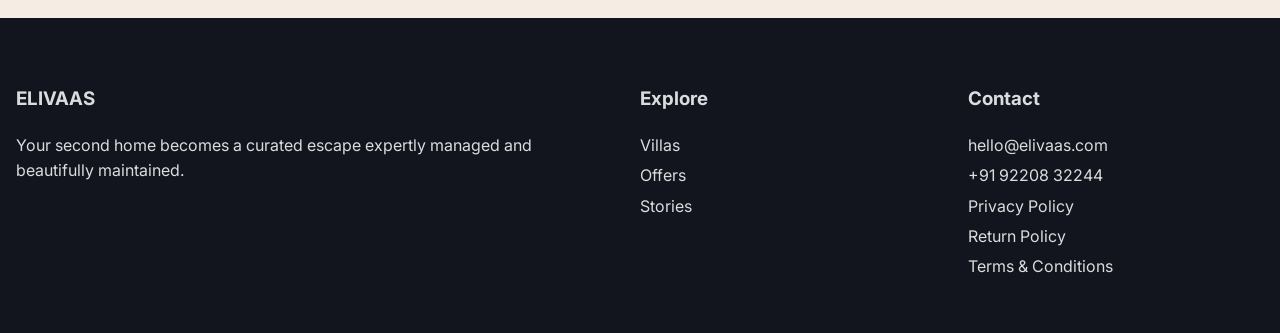
==== commit 9436dcca: "some update" ====
--- a/index.html
+++ b/index.html
@@ -14,19 +14,62 @@
       href="https://fonts.googleapis.com/css2?family=Inter:wght@300;400;500;600;700;800&display=swap"
       rel="stylesheet"
     />
+    <link rel="icon" type="image/png" href="Images/logo/favicon.png" />
     <link rel="stylesheet" href="https://cdnjs.cloudflare.com/ajax/libs/font-awesome/6.5.2/css/all.min.css" />
     <link rel="stylesheet" href="styles.css" />
   </head>
   <body>
     <header class="hero">
       <div class="hero-slider" aria-label="Featured destination slides">
-        <div class="hero-slide active" style="background-image: url('Images/slider/slider-01.jpg');"></div>
-        <div class="hero-slide" style="background-image: url('Images/slider/slider-02.jpg');"></div>
-        <div class="hero-slide" style="background-image: url('Images/slider/slider-03.jpg');"></div>
-        <div class="hero-slide" style="background-image: url('Images/slider/slider-04.jpg');"></div>
-        <div class="hero-slide" style="background-image: url('Images/slider/slider-05.jpg');"></div>
-        <div class="hero-slide" style="background-image: url('Images/slider/slider-06.jpg');"></div>
-        <div class="hero-slide" style="background-image: url('Images/slider/slider-07.jpg');"></div>
+        <div
+          class="hero-slide active"
+          data-eyebrow="Curated luxury stays"
+          data-title="Find your perfect escape."
+          data-lead="Discover handpicked villas in breathtaking destinations with bespoke hospitality, private pools, and extraordinary experiences."
+          style="background-image: url('Images/slider/slider-01.jpg');"
+        ></div>
+        <div
+          class="hero-slide"
+          data-eyebrow="Private beach retreats"
+          data-title="Wake up by the sea."
+          data-lead="Step into serene coastal villas with sunrise views, curated dining, and effortless luxury by the shoreline."
+          style="background-image: url('Images/slider/slider-02.jpg');"
+        ></div>
+        <div
+          class="hero-slide"
+          data-eyebrow="Mountain hideaways"
+          data-title="Chase the cool, calm air."
+          data-lead="Enjoy alpine villas, warm fireside evenings, and unforgettable escapes wrapped in nature's quiet magic."
+          style="background-image: url('Images/slider/slider-03.jpg');"
+        ></div>
+        <div
+          class="hero-slide"
+          data-eyebrow="City luxury stays"
+          data-title="Your elegant urban getaway."
+          data-lead="Experience polished city villas near the best dining, design spots, and vibrant evening energy."
+          style="background-image: url('Images/slider/slider-04.jpg');"
+        ></div>
+        <div
+          class="hero-slide"
+          data-eyebrow="Holiday-worthy homes"
+          data-title="Stay where every detail feels special."
+          data-lead="From private pools to thoughtful welcomes, each villa is designed for memorable family and friends' escapes."
+          style="background-image: url('Images/slider/slider-05.jpg');"
+        ></div>
+        <div
+          class="hero-slide"
+          data-eyebrow="Wellness & retreat living"
+          data-title="Slow down in style."
+          data-lead="Reconnect with curated wellness stays, tranquil interiors, and immersive experiences made for real rest."
+          style="background-image: url('Images/slider/slider-06.jpg');"
+        ></div>
+        <div
+          class="hero-slide"
+          data-eyebrow="Signature villa stays"
+          data-title="Make your next booking unforgettable."
+          data-lead="Reserve beautifully managed villas with personal service, premium comfort, and unforgettable destination charm."
+          style="background-image: url('Images/slider/slider-07.jpg');"
+        ></div>
       </div>
       <div class="hero-overlay"></div>
 
@@ -74,7 +117,7 @@
                 <option>8 Guests</option>
               </select>
             </div>
-            <button type="submit">Explore</button>
+            <button type="submit">Enquire Now</button>
           </form>
         </div>
       </div>
--- a/styles.css
+++ b/styles.css
@@ -87,7 +87,7 @@
   align-items: center;
   gap: 0.20rem;
   font-size: 1.4rem;
-  font-weight: 800;
+  font-weight: 400;
   color: white;
   text-decoration: none;
 }
@@ -181,40 +181,62 @@
 
 .search-card {
   margin-top: 2rem;
-  background: rgba(255,255,255,0.96);
+  background: linear-gradient(180deg, rgba(255,255,255,0.98), rgba(249,244,236,0.96));
   color: var(--text);
-  border-radius: 18px;
+  border: 1px solid rgba(255,255,255,0.6);
+  border-radius: 22px;
   padding: 1rem;
   display: grid;
   grid-template-columns: 2fr 1fr 1fr auto;
-  gap: 0.8rem;
-  box-shadow: 0 20px 45px rgba(0,0,0,0.16);
+  gap: 0.9rem;
+  box-shadow: 0 24px 55px rgba(0,0,0,0.22);
+  backdrop-filter: blur(12px);
+  align-items: end;
 }
 
 .search-card label {
   display: block;
-  font-size: 0.8rem;
+  font-size: 0.74rem;
   text-transform: uppercase;
+  letter-spacing: 0.12em;
   color: var(--muted);
-  margin-bottom: 0.25rem;
+  margin-bottom: 0.4rem;
+  font-weight: 700;
 }
 
 .search-card input,
 .search-card select,
 .search-card button {
   width: 100%;
-  border: 1px solid var(--border);
-  border-radius: 10px;
-  padding: 0.8rem 0.9rem;
+  height: 48px;
+  border: 1px solid rgba(31, 36, 48, 0.14);
+  border-radius: 12px;
+  padding: 0.9rem 1rem;
   font: inherit;
+  box-sizing: border-box;
+}
+
+.search-card input,
+.search-card select {
+  background: #f8f4ec;
+  box-shadow: inset 0 1px 2px rgba(0,0,0,0.04);
+  appearance: none;
 }
 
 .search-card button {
-  background: var(--accent);
+  background: linear-gradient(135deg, #b07a3d, #8f5f2f);
   color: white;
   border: none;
   cursor: pointer;
-  font-weight: 600;
+  font-weight: 700;
+  min-height: 48px;
+  box-shadow: 0 12px 28px rgba(176, 122, 61, 0.28);
+  transition: transform 0.2s ease, box-shadow 0.2s ease;
+}
+
+.search-card button:hover {
+  transform: translateY(-1px);
+  box-shadow: 0 16px 32px rgba(176, 122, 61, 0.34);
 }
 
 .chip-bar {
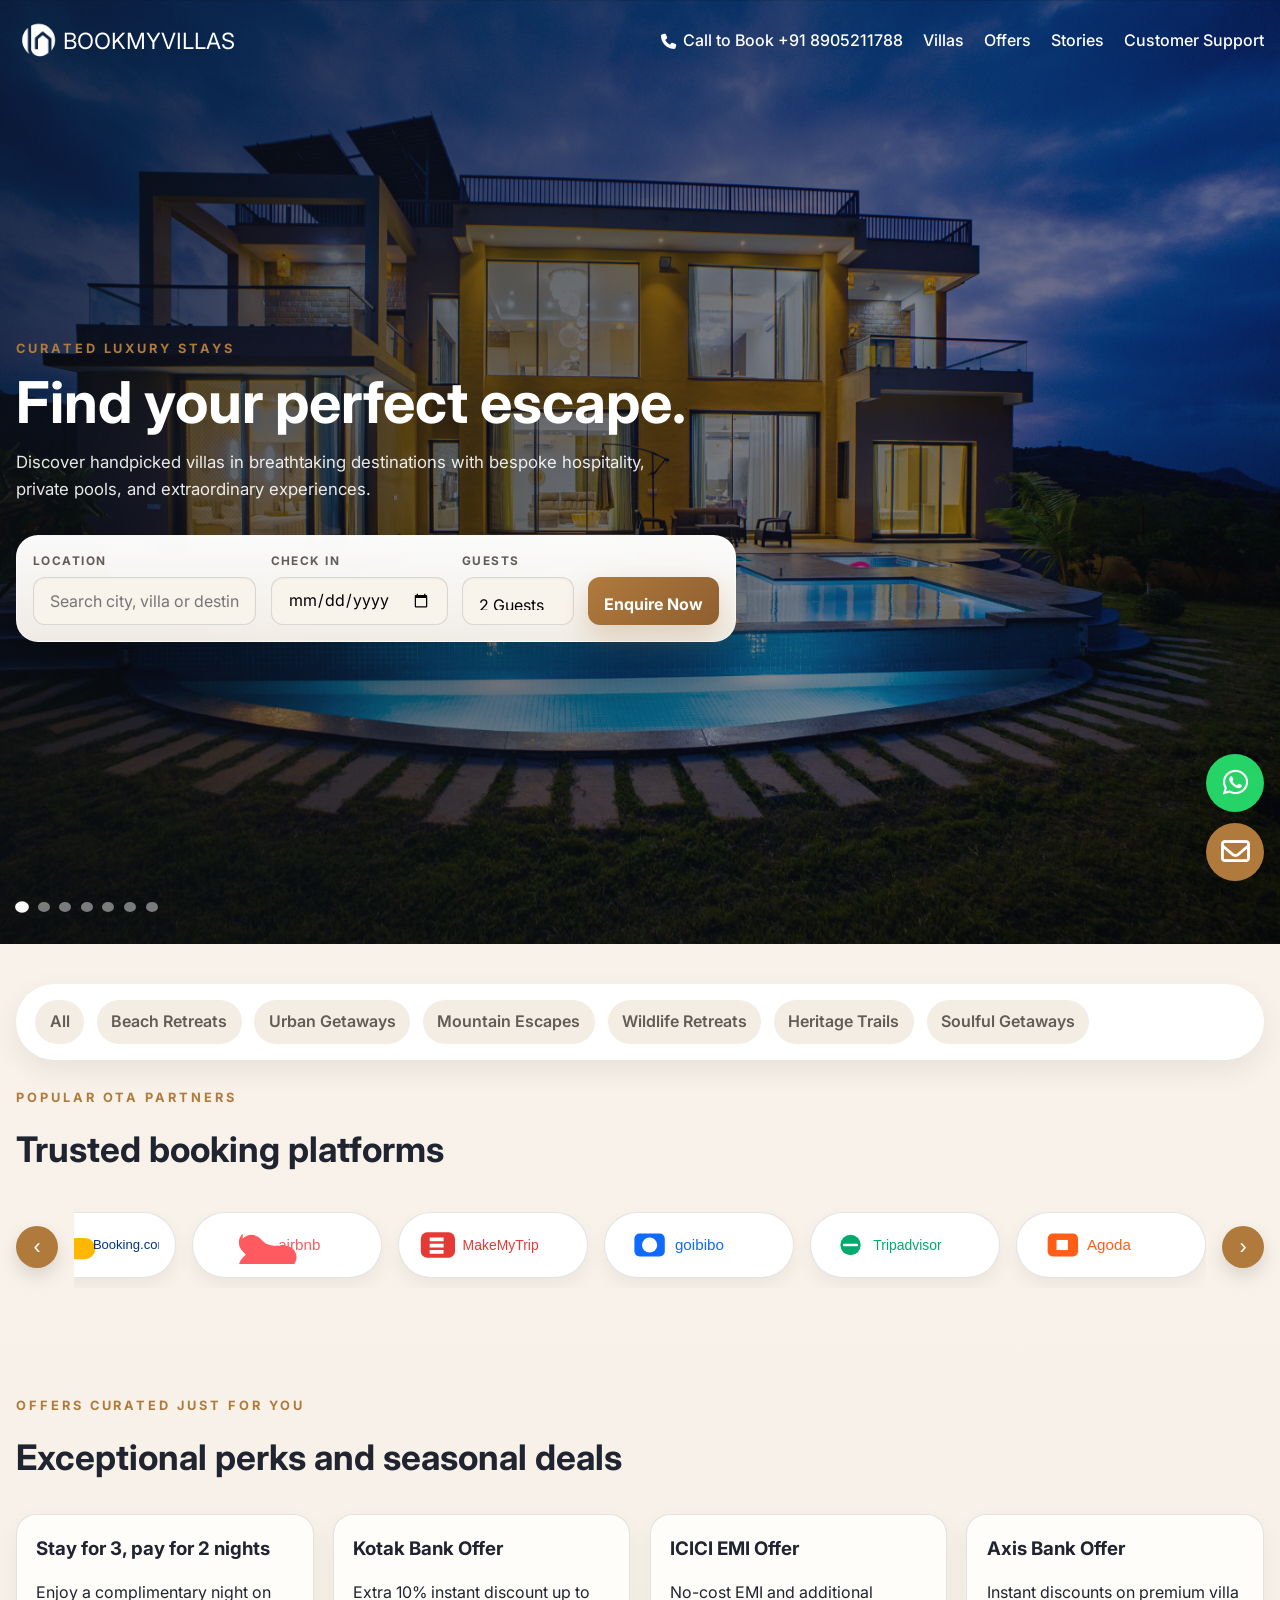
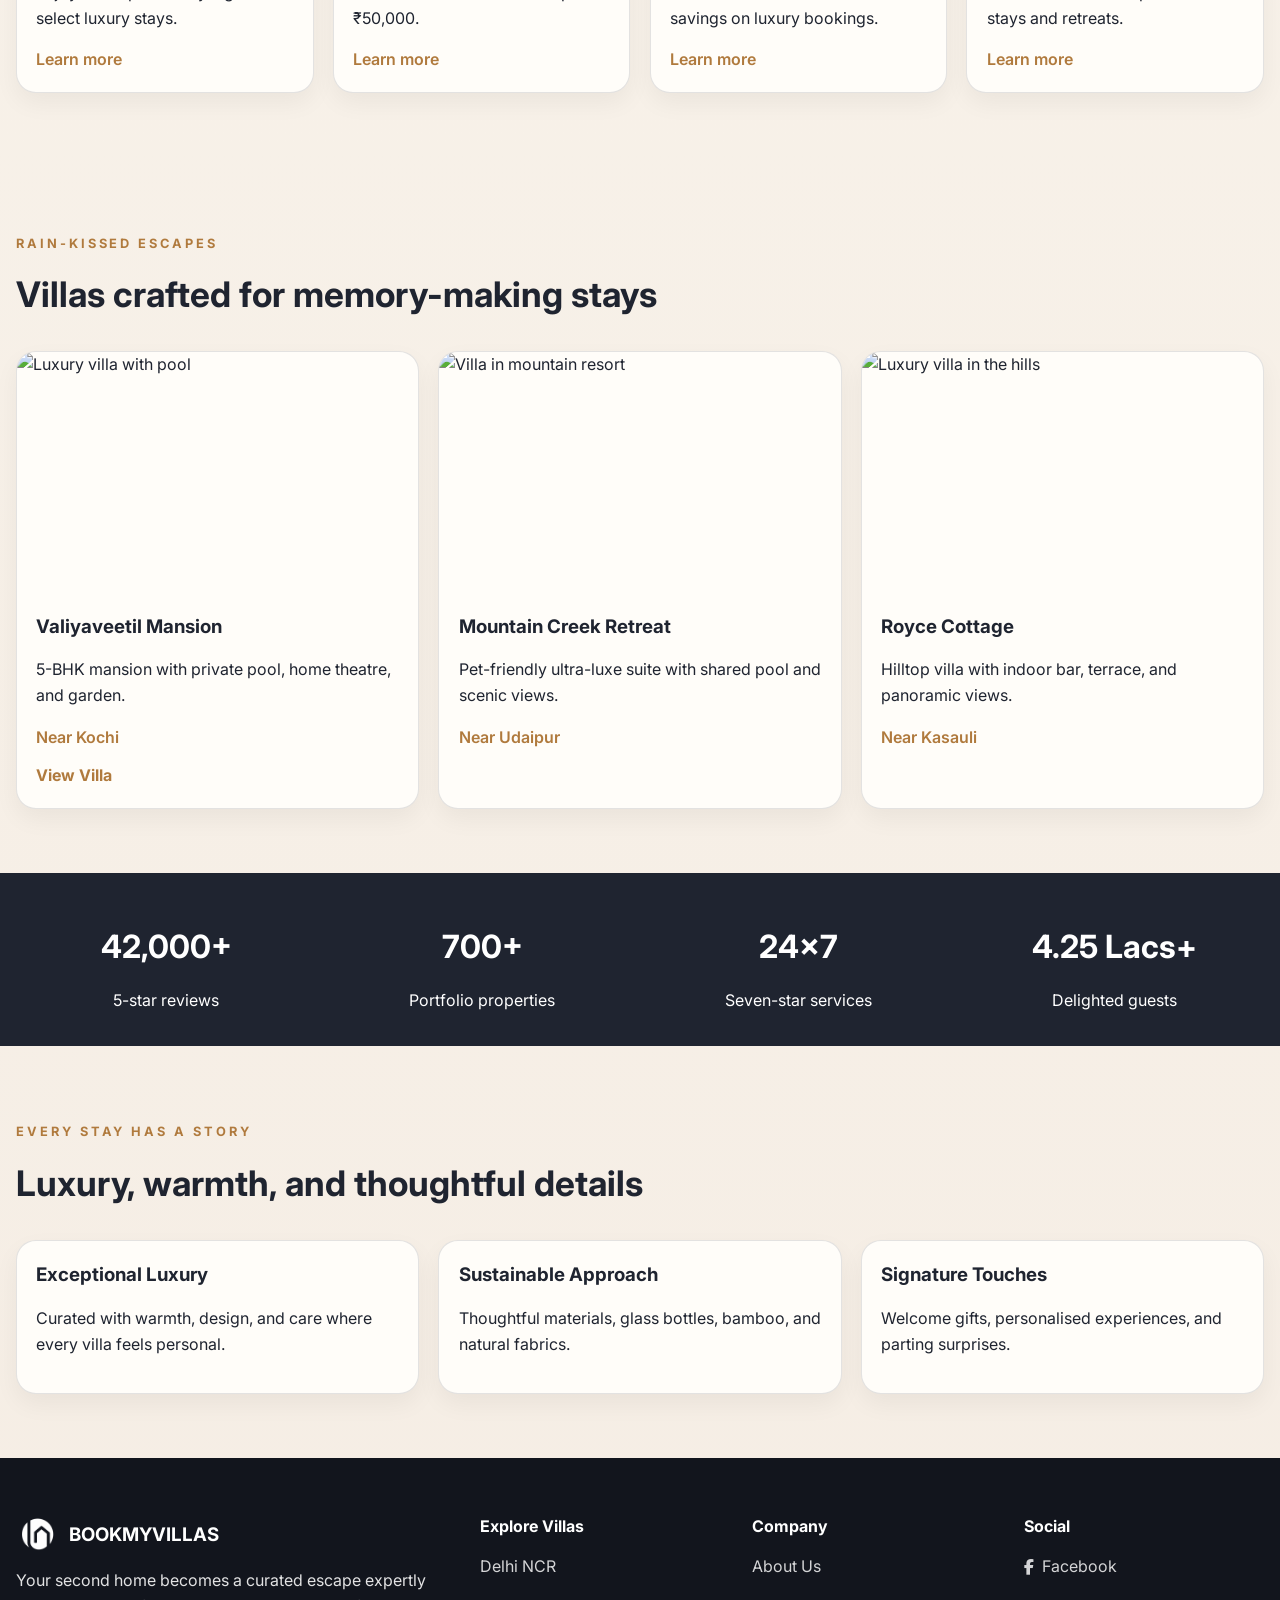
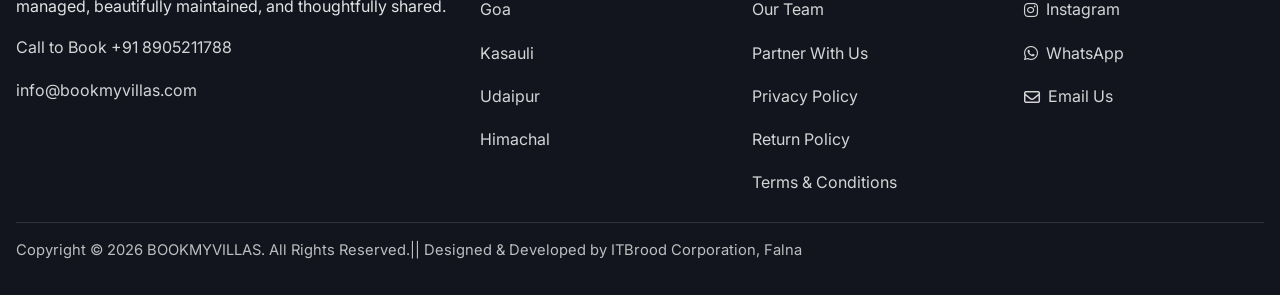
==== commit 28025d24: "some updates" ====
--- a/index.html
+++ b/index.html
@@ -79,9 +79,9 @@
           <span>BOOKMYVILLAS</span>
         </a>
         <div class="nav-links">
-          <a class="call-book" href="tel:+919929638961">
+          <a class="call-book" href="tel:+918905211788">
             <i class="fa-solid fa-phone" aria-hidden="true"></i>
-            <span>Call to Book +91 9929638961</span>
+            <span>Call to Book +91 8905211788</span>
           </a>
           <a href="#villas">Villas</a>
           <a href="#offers">Offers</a>
@@ -346,24 +346,49 @@
 
     <footer id="contact" class="footer">
       <div class="container footer-grid">
-        <div>
-          <h3>ELIVAAS</h3>
-          <p>Your second home becomes a curated escape expertly managed and beautifully maintained.</p>
-        </div>
-        <div>
-          <h3>Explore</h3>
-          <a href="#">Villas</a>
-          <a href="#">Offers</a>
-          <a href="#">Stories</a>
-        </div>
-        <div>
-          <h3>Contact</h3>
-          <a href="mailto:hello@elivaas.com">hello@elivaas.com</a>
-          <a href="tel:+919220832244">+91 92208 32244</a>
+        <div class="footer-brand">
+          <div class="footer-brand-head">
+            <img src="Images/logo/logo.png" alt="BOOKMYVILLAS logo" class="footer-logo" />
+            <h3>BOOKMYVILLAS</h3>
+          </div>
+          <p>
+            Your second home becomes a curated escape expertly managed, beautifully maintained,
+            and thoughtfully shared.
+          </p>
+          <a href="tel:+918905211788">Call to Book +91 8905211788</a>
+          <a href="mailto:info@bookmyvillas.com">info@bookmyvillas.com</a>
+        </div>
+
+        <div class="footer-column">
+          <h4>Explore Villas</h4>
+          <a href="#">Delhi NCR</a>
+          <a href="#">Goa</a>
+          <a href="#">Kasauli</a>
+          <a href="#">Udaipur</a>
+          <a href="#">Himachal</a>
+        </div>
+
+        <div class="footer-column">
+          <h4>Company</h4>
+          <a href="#">About Us</a>
+          <a href="#">Our Team</a>
+          <a href="#">Partner With Us</a>
           <a href="privacy-policy.html">Privacy Policy</a>
           <a href="return-policy.html">Return Policy</a>
           <a href="terms-and-conditions.html">Terms & Conditions</a>
         </div>
+
+        <div class="footer-column">
+          <h4>Social</h4>
+          <a href="https://www.facebook.com/share/1LX78EWQLt/" target="_blank" rel="noopener"><i class="fa-brands fa-facebook-f"></i> Facebook</a>
+          <a href="https://www.instagram.com/bookmyvillas.india?igsh=MWY1aDBnZzN0dDB5" target="_blank" rel="noopener"><i class="fa-brands fa-instagram"></i> Instagram</a>
+          <a href="https://wa.me/918905211788" target="_blank" rel="noopener"><i class="fa-brands fa-whatsapp"></i> WhatsApp</a>
+          <a href="mailto:info@bookmyvillas.com"><i class="fa-regular fa-envelope"></i> Email Us</a>
+        </div>
+      </div>
+
+      <div class="container footer-bottom">
+        <p>Copyright © 2026 BOOKMYVILLAS. All Rights Reserved.|| Designed & Developed by <a href ="https://itbrood.com">ITBrood Corporation, Falna</a></p>
       </div>
     </footer>
 
--- a/styles.css
+++ b/styles.css
@@ -414,6 +414,8 @@
 .stats-section {
   background: #1f2430;
   color: white;
+  margin: 0;
+  padding: 0;
 }
 
 .stats-grid {
@@ -421,7 +423,7 @@
   grid-template-columns: repeat(4, 1fr);
   gap: 1rem;
   text-align: center;
-  padding: 2rem 0;
+  padding: 1rem 0;
 }
 
 .stats-grid h3 {
@@ -546,21 +548,79 @@
 
 .footer {
   background: #12151d;
-  color: rgba(255,255,255,0.85);
-  padding: 3rem 0;
+  color: rgba(255,255,255,0.88);
+  padding: 3.5rem 0 2rem;
 }
 
 .footer-grid {
   display: grid;
-  grid-template-columns: 2fr 1fr 1fr;
+  grid-template-columns: 1.8fr 1fr 1fr 1fr;
   gap: 2rem;
+  align-items: start;
+}
+
+.footer-brand,
+.footer-column {
+  display: grid;
+  gap: 0.8rem;
+}
+
+.footer-brand-head {
+  display: flex;
+  align-items: center;
+  gap: 0.7rem;
+}
+
+.footer-logo {
+  width: 42px;
+  height: 42px;
+  object-fit: contain;
+}
+
+.footer h3,
+.footer h4 {
+  margin: 0;
+  color: #ffffff;
+}
+
+.footer p {
+  margin: 0;
+  max-width: 430px;
 }
 
 .footer a {
   display: block;
-  color: inherit;
+  color: rgba(255,255,255,0.82);
   text-decoration: none;
-  margin: 0.3rem 0;
+  margin: 0.15rem 0;
+}
+
+.footer a:hover {
+  color: #ffffff;
+}
+
+.footer-column a {
+  display: inline-flex;
+  align-items: center;
+  gap: 0.5rem;
+}
+
+.footer-bottom {
+  margin-top: 1.5rem;
+  padding-top: 1rem;
+  border-top: 1px solid rgba(255,255,255,0.12);
+}
+
+.footer-bottom p {
+  margin: 0;
+  font-size: 0.92rem;
+  color: rgba(255,255,255,0.72);
+  white-space: nowrap;
+}
+
+.footer-bottom a {
+  display: inline;
+  color: rgba(255,255,255,0.72);
 }
 
 @media (max-width: 900px) {
